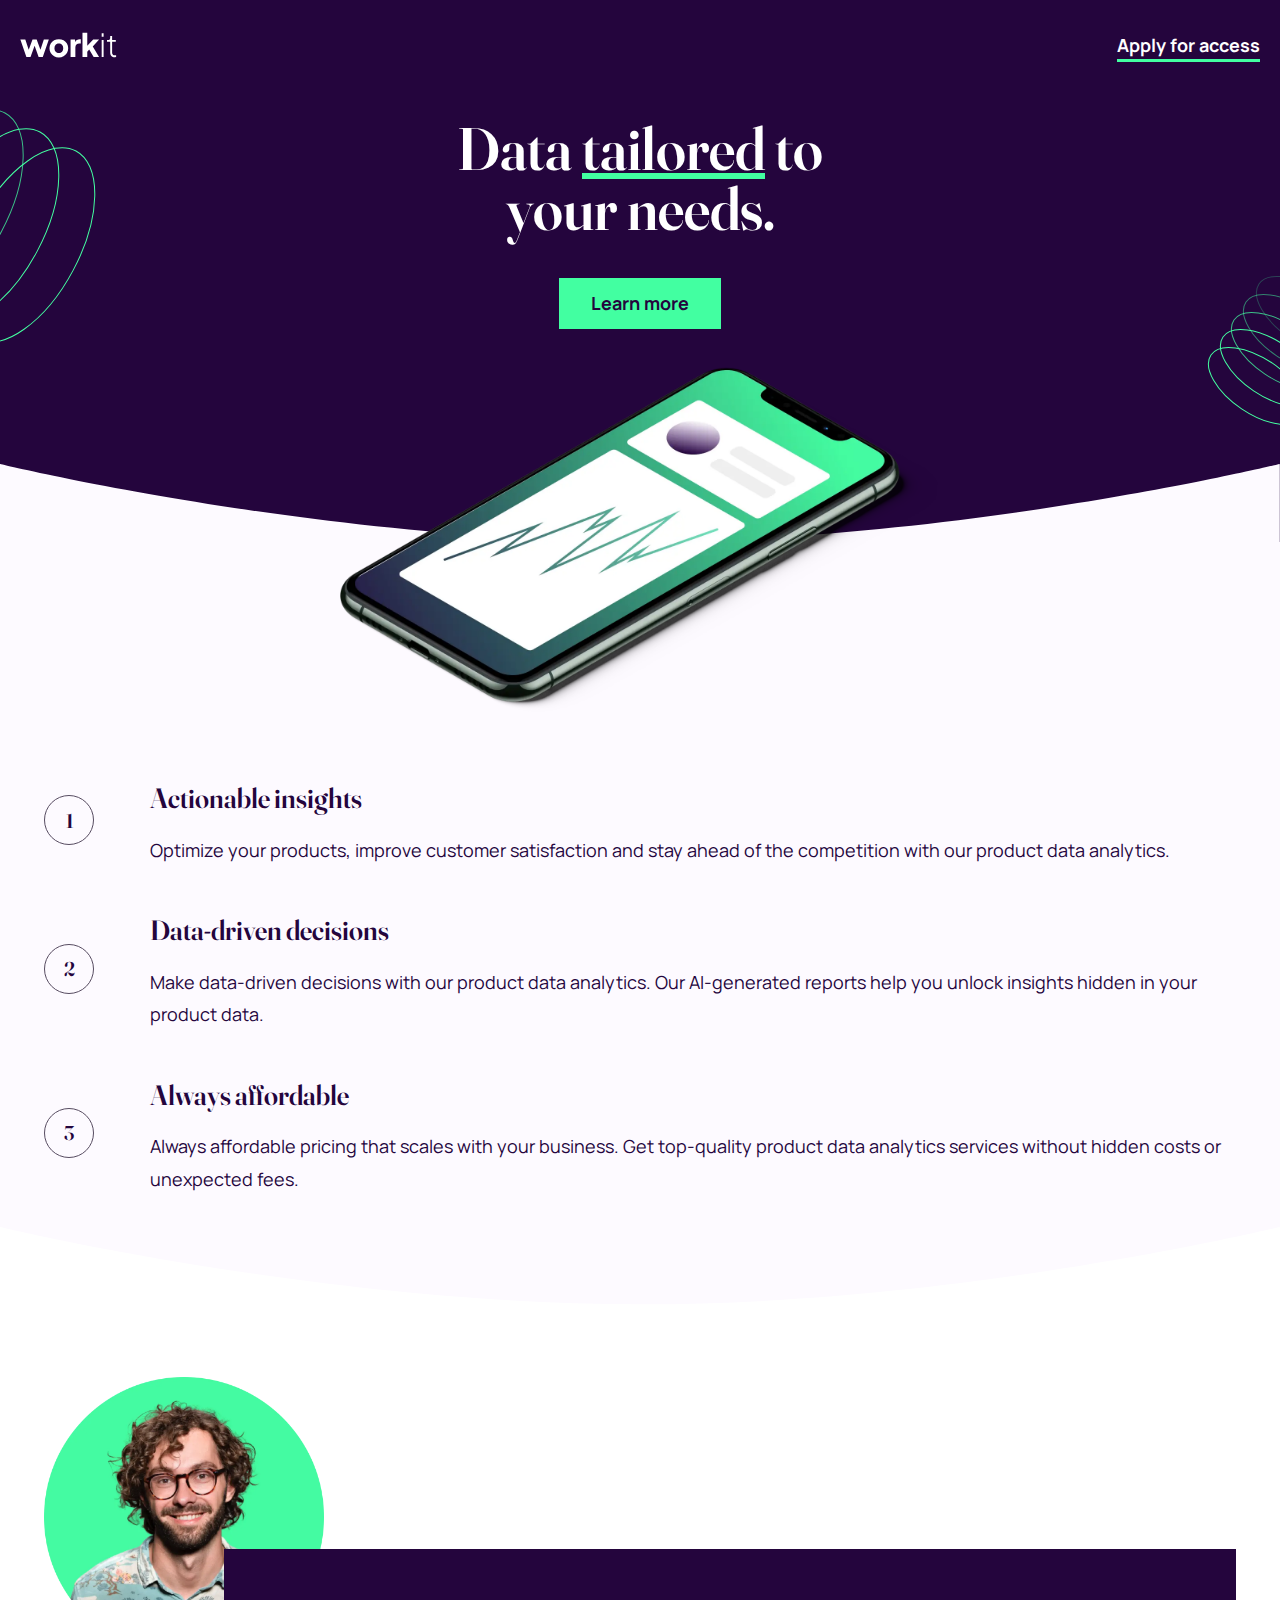
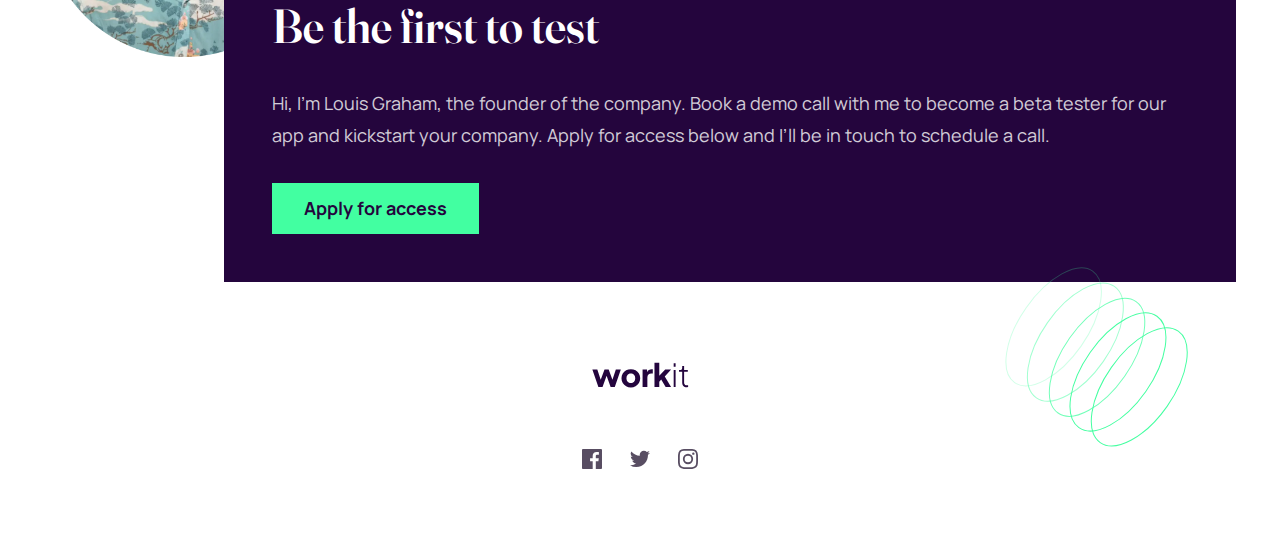
==== src/index.html @ bd6b934d "work done" ====
<!DOCTYPE html>
<html lang="en">

<head>
  <meta charset="UTF-8">
  <meta name="viewport" content="width=device-width, initial-scale=1.0">

  <link rel="icon" type="image/png" sizes="32x32" href="./assets/images/favicon-32x32.png">
  <link rel="stylesheet" href="css/styles.css" />

  <title>Frontend Mentor | Workit landing page</title>
</head>

<body>
  <header>
    <nav class="nav">
      <div class=" logo">
        <img src="./assets/images/logo-light.svg" alt="logo" />
      </div>
      <a href='#' class="text-preset-5 link-secondary">
        Apply for access
      </a>
    </nav>
    <section class="hero">
      <div class="hero-content wrapper">
        <h1 class="text-preset-1">
          Data <span class="text-underlined">tailored</span> to your needs.
        </h1>

        <a href='#' class="text-preset-5 link-primary">
          Learn more
        </a>
      </div>
      <div class="hero-img-container">
        <img src="./assets/images/image-hero.webp" alt='' />
      </div>
      <svg viewBox="0 0 375 24" fill="none" xmlns="http://www.w3.org/2000/svg">
        <path d="M0 0V24H375V0C375 0 282.021 22.6667 188.021 22.6667C94.0206 22.6667 0 0 0 0Z" />
      </svg>
    </section>
    </nav>
        <div class="bg-pattern-1"></div>
    <div class="bg-pattern-2"></div>
  </header>

  <main>

    <section class="value-section">
      <div class="value-section__item wrapper">
        <span>1</span>
        <h2 class="text-preset-3">Actionable insights</h2>
        <p class="text-preset-4">Optimize your products, improve customer satisfaction and stay ahead of the competition
          with our product data analytics. </p>
      </div>
      <div class="value-section__item wrapper">
        <span>2 </span>
        <h2 class="text-preset-3">Data-driven decisions </h2>
        <p class="text-preset-4">Make data-driven decisions with our product data analytics. Our AI-generated reports
          help
          you unlock insights hidden in your product data.</p>
      </div>
      <div class="value-section__item wrapper">
        <span>3</span>
        <h2 class="text-preset-3">Always affordable </h2>
        <p class="text-preset-4">Always affordable pricing that scales with your business. Get top-quality product data
          analytics services without hidden costs or unexpected fees.</p>
      </div>
      <svg viewBox="0 0 375 24" fill="none" xmlns="http://www.w3.org/2000/svg">
        <path d="M0 0V24H375V0C375 0 282.021 22.6667 188.021 22.6667C94.0206 22.6667 0 0 0 0Z" fill="#FFF" />
      </svg>
    </section>

    <section class="card-container wrapper">
      <div class="avatar"> <img src="./assets/images/image-founder.webp" alt="profile photo" /></div>
      <div class="card-content">
        <h2 class="text-preset-2"> Be the first to test</h2>
        <p class="text-preset-4">
          Hi, I'm Louis Graham, the founder of the company. Book a demo call with me to become a
          beta tester for our app and kickstart your company. Apply for access below and I’ll be
          in touch to schedule a call.
        </p>
        <a href='#' class="text-preset-5 link-primary">Apply for access</a>
      </div>
      <div class="bg-pattern-3"></div>
    </section>
    <footer>
      <div class="logo">
        <img src="./assets/images/logo-dark.svg" alt="" />
      </div>
      <div class="social-link-icons">
        <img src="./assets/images/icon-facebook.svg" alt="" />
        <img src="./assets/images/icon-twitter.svg" alt="" />
        <img src="./assets/images/icon-instagram.svg" alt="" />
      </div>
    </footer>
  </main>
</body>

</html>
---- src/css/styles.css ----
@import "./normalize.css";
@import "./fonts.css";
@import "./variables.css";
@import "./layout.css";
@import "./components/header.css";
@import "./components/link.css";
@import "./components/hero-section.css";
@import "./components/value-section.css";
@import "./components/card-container-section.css";
@import "./components/footer.css";

.bg-color {
  background-color: var(--clr-purple-900);
}
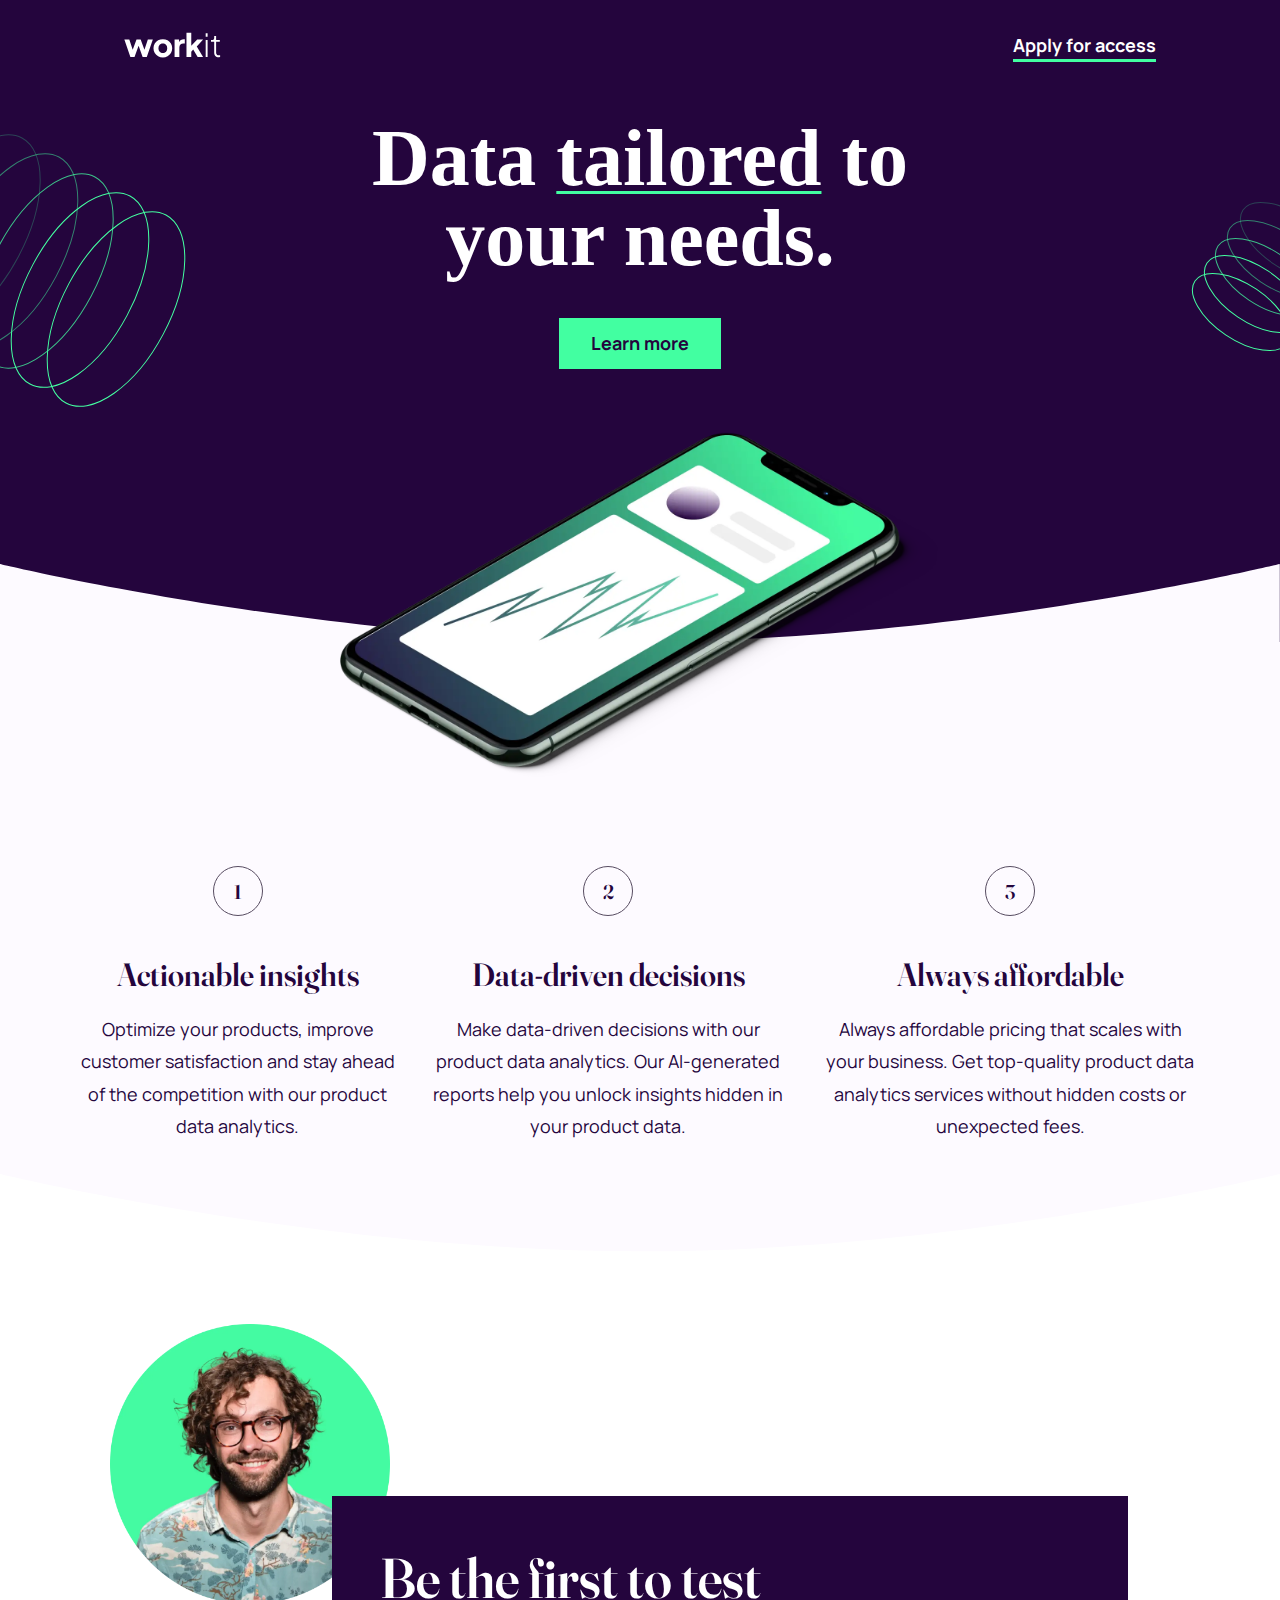
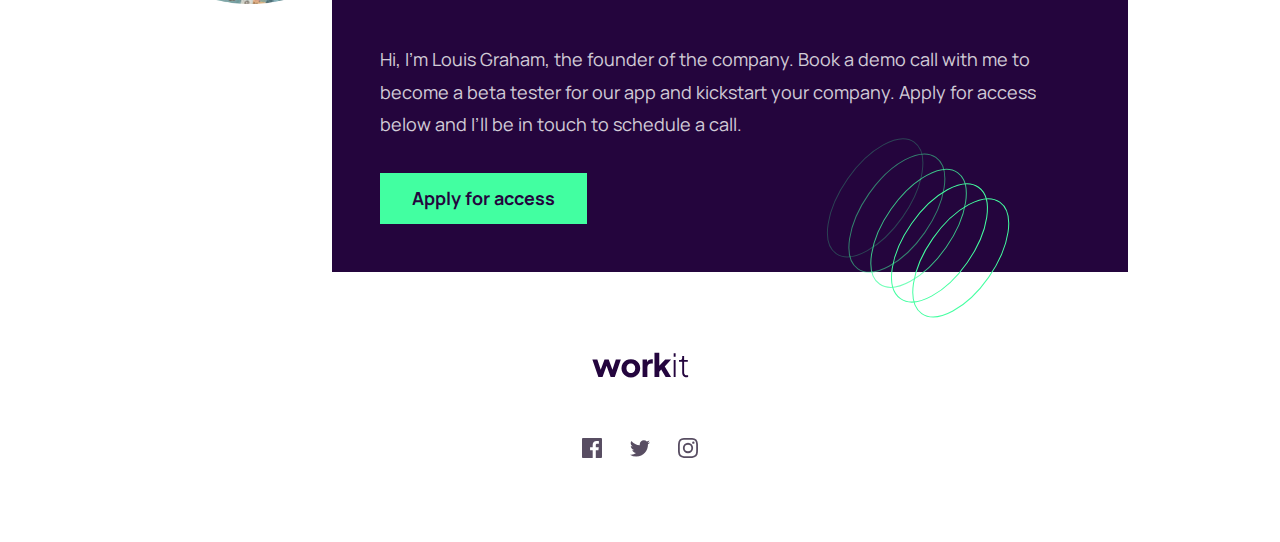
==== commit 044ddc16: "add deskto and hover" ====
--- a/src/index.html
+++ b/src/index.html
@@ -39,31 +39,35 @@
       </svg>
     </section>
     </nav>
-        <div class="bg-pattern-1"></div>
+    <div class="bg-pattern-1"></div>
     <div class="bg-pattern-2"></div>
   </header>
 
   <main>
 
     <section class="value-section">
-      <div class="value-section__item wrapper">
-        <span>1</span>
-        <h2 class="text-preset-3">Actionable insights</h2>
-        <p class="text-preset-4">Optimize your products, improve customer satisfaction and stay ahead of the competition
-          with our product data analytics. </p>
-      </div>
-      <div class="value-section__item wrapper">
-        <span>2 </span>
-        <h2 class="text-preset-3">Data-driven decisions </h2>
-        <p class="text-preset-4">Make data-driven decisions with our product data analytics. Our AI-generated reports
-          help
-          you unlock insights hidden in your product data.</p>
-      </div>
-      <div class="value-section__item wrapper">
-        <span>3</span>
-        <h2 class="text-preset-3">Always affordable </h2>
-        <p class="text-preset-4">Always affordable pricing that scales with your business. Get top-quality product data
-          analytics services without hidden costs or unexpected fees.</p>
+      <div class="value-section__list">
+        <div class="value-section__item wrapper">
+          <span>1</span>
+          <h2 class="text-preset-3">Actionable insights</h2>
+          <p class="text-preset-4">Optimize your products, improve customer satisfaction and stay ahead of the
+            competition
+            with our product data analytics. </p>
+        </div>
+        <div class="value-section__item wrapper">
+          <span>2 </span>
+          <h2 class="text-preset-3">Data-driven decisions </h2>
+          <p class="text-preset-4">Make data-driven decisions with our product data analytics. Our AI-generated reports
+            help
+            you unlock insights hidden in your product data.</p>
+        </div>
+        <div class="value-section__item wrapper">
+          <span>3</span>
+          <h2 class="text-preset-3">Always affordable </h2>
+          <p class="text-preset-4">Always affordable pricing that scales with your business. Get top-quality product
+            data
+            analytics services without hidden costs or unexpected fees.</p>
+        </div>
       </div>
       <svg viewBox="0 0 375 24" fill="none" xmlns="http://www.w3.org/2000/svg">
         <path d="M0 0V24H375V0C375 0 282.021 22.6667 188.021 22.6667C94.0206 22.6667 0 0 0 0Z" fill="#FFF" />
@@ -87,10 +91,19 @@
       <div class="logo">
         <img src="./assets/images/logo-dark.svg" alt="" />
       </div>
-      <div class="social-link-icons">
-        <img src="./assets/images/icon-facebook.svg" alt="" />
-        <img src="./assets/images/icon-twitter.svg" alt="" />
-        <img src="./assets/images/icon-instagram.svg" alt="" />
+      <div id="social-links" class="social-link-icons">
+        <a href="#social-links"><svg xmlns="http://www.w3.org/2000/svg" width="20" height="20" viewBox="0 0 20 20">
+            <path fill="#584D62"
+              d="M18.896 0H1.104C.494 0 0 .494 0 1.104v17.793C0 19.506.494 20 1.104 20h9.58v-7.745H8.076V9.237h2.606V7.01c0-2.583 1.578-3.99 3.883-3.99 1.104 0 2.052.082 2.329.119v2.7h-1.598c-1.254 0-1.496.597-1.496 1.47v1.928h2.989l-.39 3.018h-2.6V20h5.098c.608 0 1.102-.494 1.102-1.104V1.104C20 .494 19.506 0 18.896 0Z" />
+          </svg></a>
+        <a href="#social-links"> <svg xmlns="http://www.w3.org/2000/svg" width="20" height="17" viewBox="0 0 20 17">
+            <path fill="#584D62"
+              d="M20 2.172a8.192 8.192 0 0 1-2.357.646 4.11 4.11 0 0 0 1.805-2.27 8.22 8.22 0 0 1-2.606.996A4.096 4.096 0 0 0 13.847.248c-2.65 0-4.596 2.472-3.998 5.037A11.648 11.648 0 0 1 1.392 1a4.109 4.109 0 0 0 1.27 5.478 4.086 4.086 0 0 1-1.858-.513c-.045 1.9 1.318 3.679 3.291 4.075a4.113 4.113 0 0 1-1.853.07 4.106 4.106 0 0 0 3.833 2.849A8.25 8.25 0 0 1 0 14.658a11.616 11.616 0 0 0 6.29 1.843c7.618 0 11.923-6.434 11.663-12.205A8.354 8.354 0 0 0 20 2.172Z" />
+          </svg></a>
+        <a href="#social-links"> <svg xmlns="http://www.w3.org/2000/svg" width="20" height="20" viewBox="0 0 20 20">
+            <path fill="#584D62"
+              d="M10 1.802c2.67 0 2.987.01 4.042.059 2.71.123 3.975 1.409 4.099 4.099.048 1.054.057 1.37.057 4.04 0 2.672-.01 2.988-.057 4.042-.124 2.687-1.387 3.975-4.1 4.099-1.054.048-1.37.058-4.041.058-2.67 0-2.987-.01-4.04-.058-2.717-.124-3.977-1.416-4.1-4.1-.048-1.054-.058-1.37-.058-4.041 0-2.67.01-2.986.058-4.04.124-2.69 1.387-3.977 4.1-4.1 1.054-.048 1.37-.058 4.04-.058ZM10 0C7.284 0 6.944.012 5.877.06 2.246.227.227 2.242.061 5.877.01 6.944 0 7.284 0 10s.012 3.057.06 4.123c.167 3.632 2.182 5.65 5.817 5.817 1.067.048 1.407.06 4.123.06s3.057-.012 4.123-.06c3.629-.167 5.652-2.182 5.816-5.817.05-1.066.061-1.407.061-4.123s-.012-3.056-.06-4.122C19.777 2.249 17.76.228 14.124.06 13.057.01 12.716 0 10 0Zm0 4.865a5.135 5.135 0 1 0 0 10.27 5.135 5.135 0 0 0 0-10.27Zm0 8.468a3.333 3.333 0 1 1 0-6.666 3.333 3.333 0 0 1 0 6.666Zm5.338-9.87a1.2 1.2 0 1 0 0 2.4 1.2 1.2 0 0 0 0-2.4Z" />
+          </svg></a>
       </div>
     </footer>
   </main>
